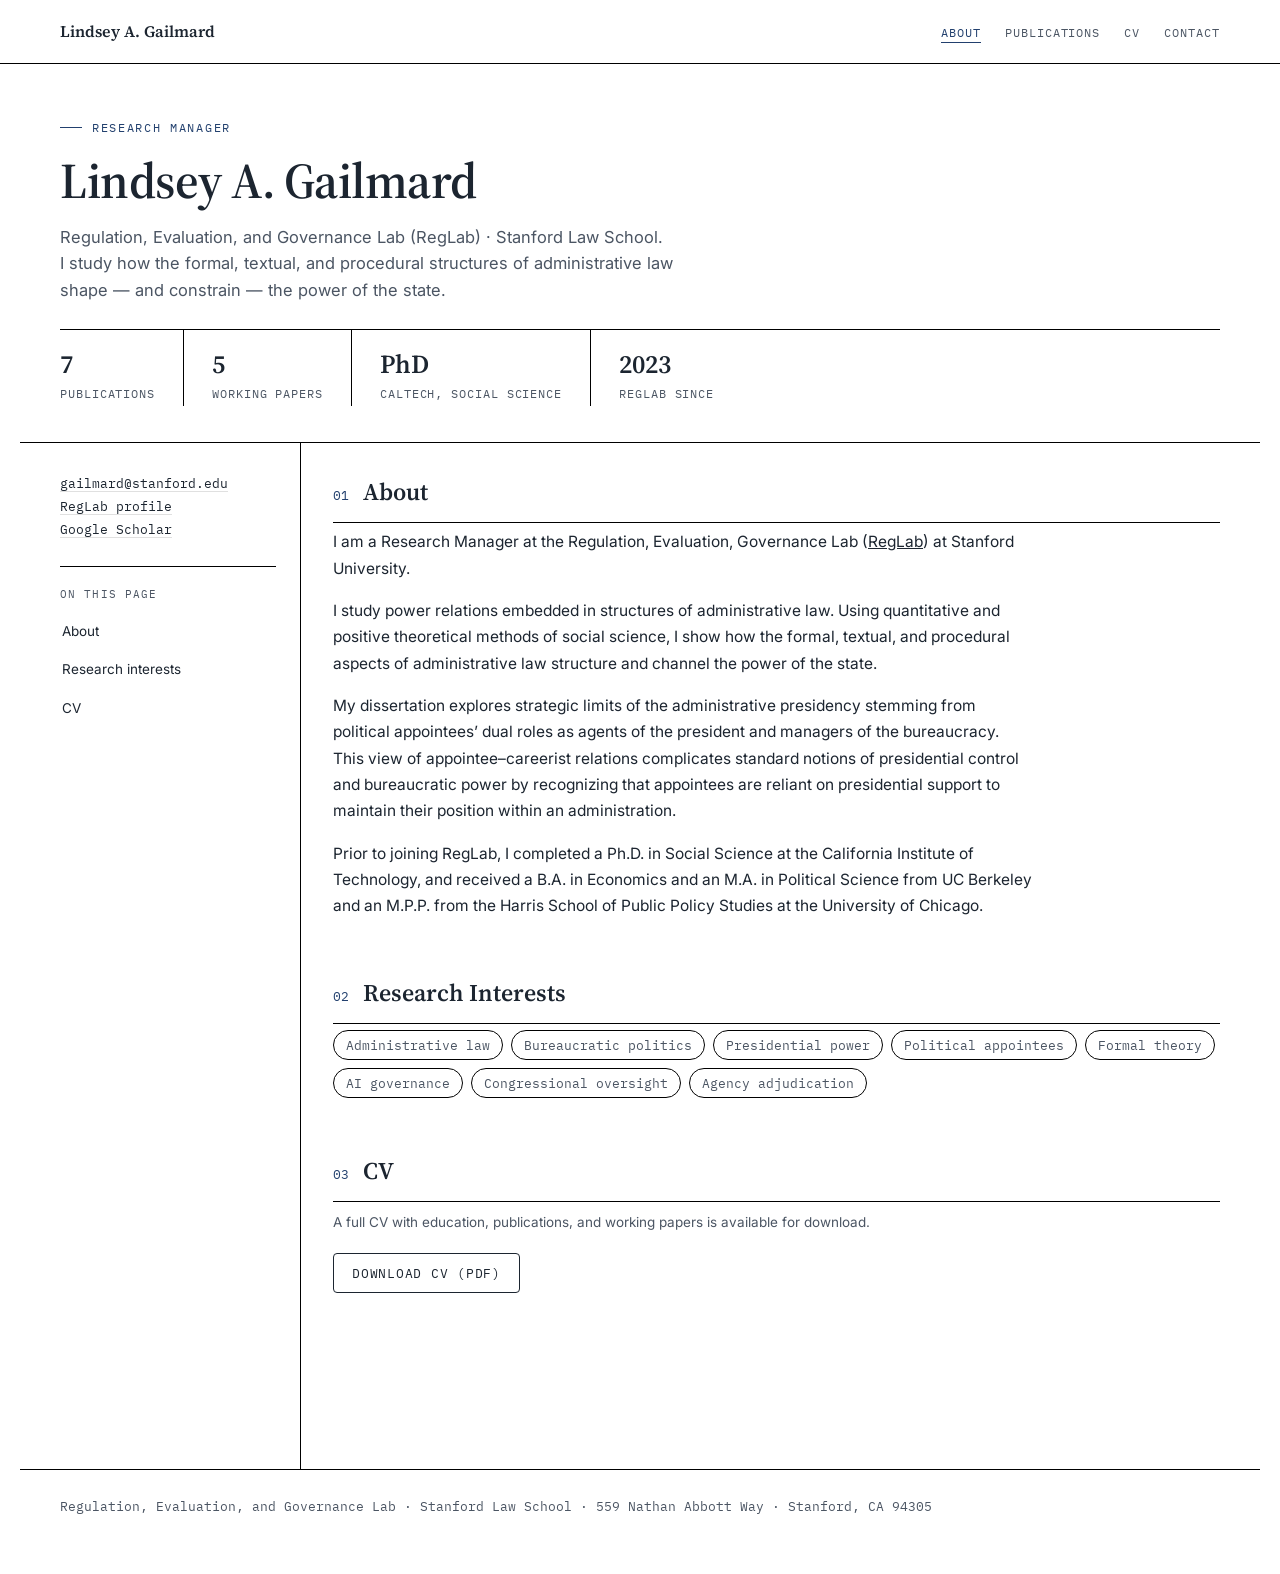
==== index.html @ 84cb3448 "Add files via upload" ====
<!DOCTYPE html>
<html lang="en">
<head>
<meta charset="UTF-8">
<meta name="viewport" content="width=device-width, initial-scale=1.0">
<title>Lindsey A. Gailmard</title>
<meta name="description" content="Lindsey A. Gailmard — Research Manager, Regulation, Evaluation, and Governance Lab, Stanford Law School.">
<link rel="preconnect" href="https://fonts.googleapis.com">
<link href="https://fonts.googleapis.com/css2?family=Source+Serif+4:opsz,wght@8..60,400;8..60,500;8..60,600;8..60,700&family=Inter:wght@400;500;600;700&family=IBM+Plex+Mono:wght@400;500&display=swap" rel="stylesheet">
<style>
:root{
  --paper:#ffffff;
  --panel:#ffffff;
  --ink:#1c2530;
  --ink-soft:#4b5563;
  --hairline:#000000;
  --hairline-soft:#e0e0e0;
  --brass:#22406e;
  --brass-soft:#5b7fa9;
  --tag-methods:#175E54;
  --tag-policy:#8C1515;
  --tag-compliance:#006CB8;
  --tag-adjudication:#53284F;
}
*{box-sizing:border-box;}
html,body{margin:0;padding:0;}
body{
  background:var(--paper);
  color:var(--ink);
  font-family:'Inter',sans-serif;
  -webkit-font-smoothing:antialiased;
}
::selection{background:var(--brass-soft); color:#fff;}
a{color:inherit;}

/* ---------- TOP NAV ---------- */
.topnav{border-bottom:1px solid var(--hairline);}
.topnav-inner{
  max-width:1240px;
  margin:0 auto;
  padding:20px 40px;
  display:flex;
  justify-content:space-between;
  align-items:baseline;
  flex-wrap:wrap;
  gap:10px;
}
.topnav-name{
  font-family:'Source Serif 4',serif;
  font-weight:600;
  font-size:16px;
  text-decoration:none;
  color:var(--ink);
}
.topnav-links{
  display:flex;
  gap:24px;
  font-family:'IBM Plex Mono',monospace;
  font-size:12px;
  text-transform:uppercase;
  letter-spacing:.08em;
}
.topnav-links a{
  text-decoration:none;
  color:var(--ink-soft);
  border-bottom:1px solid transparent;
  padding-bottom:2px;
  transition:color .15s ease, border-color .15s ease;
}
.topnav-links a:hover, .topnav-links a.current{
  color:var(--brass);
  border-bottom-color:var(--brass);
}

/* ---------- HERO ---------- */
.hero{
  padding:56px 40px 36px;
  max-width:1240px;
  margin:0 auto;
  border-bottom:1px solid var(--hairline);
}
.hero-eyebrow{
  font-family:'IBM Plex Mono',monospace;
  font-size:12px;
  letter-spacing:.14em;
  text-transform:uppercase;
  color:var(--brass);
  display:flex;
  align-items:center;
  gap:10px;
  margin-bottom:18px;
}
.hero-eyebrow::before{
  content:"";
  width:22px;height:1px;background:var(--brass);
  display:inline-block;
}
h1{
  font-family:'Source Serif 4',serif;
  font-weight:600;
  font-size:clamp(30px,4vw,50px);
  line-height:1.1;
  margin:0 0 16px;
  letter-spacing:-.01em;
  max-width:20ch;
}
h1 em{font-style:italic; color:var(--brass);}
.hero-sub{
  font-size:16.5px;
  line-height:1.6;
  color:var(--ink-soft);
  max-width:66ch;
  margin:0 0 26px;
}
.hero-stats{
  display:flex;
  flex-wrap:wrap;
  gap:0;
  border-top:1px solid var(--hairline);
  margin-top:8px;
}
.stat{
  padding:16px 28px 4px 0;
  margin-right:28px;
  border-right:1px solid var(--hairline);
}
.stat:last-child{border-right:none;}
.stat-num{
  font-family:'Source Serif 4',serif;
  font-size:26px;
  font-weight:600;
  color:var(--ink);
  display:block;
}
.stat-label{
  font-size:11.5px;
  color:var(--ink-soft);
  text-transform:uppercase;
  letter-spacing:.08em;
  font-family:'IBM Plex Mono',monospace;
}

/* ---------- LAYOUT ---------- */
.layout{
  max-width:1240px;
  margin:0 auto;
  display:grid;
  grid-template-columns:280px 1fr;
  gap:0;
  align-items:start;
}
.sidebar{
  position:sticky;
  top:0;
  align-self:start;
  padding:32px 24px 40px 40px;
  height:100vh;
  overflow-y:auto;
}
.sidebar::-webkit-scrollbar{width:6px;}
.sidebar::-webkit-scrollbar-thumb{background:var(--hairline-soft);border-radius:3px;}

.search-wrap{margin-bottom:28px;}
.search-label{
  font-family:'IBM Plex Mono',monospace;
  font-size:11px;
  text-transform:uppercase;
  letter-spacing:.1em;
  color:var(--ink-soft);
  margin-bottom:8px;
  display:block;
}
#search{
  width:100%;
  padding:10px 12px;
  border:1px solid var(--hairline);
  background:var(--panel);
  border-radius:4px;
  font-family:'Inter',sans-serif;
  font-size:14px;
  color:var(--ink);
  outline:none;
  transition:border-color .15s ease;
}
#search:focus{border-color:var(--brass);}

nav.toc{border-top:1px solid var(--hairline); padding-top:20px;}
.toc-title{
  font-family:'IBM Plex Mono',monospace;
  font-size:11px;
  text-transform:uppercase;
  letter-spacing:.1em;
  color:var(--ink-soft);
  margin-bottom:12px;
  display:block;
}
.toc-item{
  display:flex;
  align-items:baseline;
  gap:10px;
  padding:9px 10px;
  margin:0 -10px 2px;
  border-radius:4px;
  cursor:pointer;
  text-decoration:none;
  border-left:2px solid transparent;
  transition:background .15s ease, border-color .15s ease;
}
.toc-item:hover{background:rgba(34,64,110,.08);}
.toc-item.active{
  border-left:2px solid var(--brass);
  background:rgba(34,64,110,.1);
}
.toc-num{
  font-family:'IBM Plex Mono',monospace;
  font-size:11px;
  color:var(--brass);
  flex-shrink:0;
  width:16px;
}
.toc-label{
  font-size:13.5px;
  line-height:1.35;
  color:var(--ink);
  flex:1;
}
.toc-count{
  font-family:'IBM Plex Mono',monospace;
  font-size:11px;
  color:var(--ink-soft);
  flex-shrink:0;
}

/* sidebar profile block used on About page */
.profile-block{margin-bottom:28px;}
.profile-photo{
  width:100%;
  aspect-ratio:1/1;
  object-fit:cover;
  border:1px solid var(--hairline);
  border-radius:4px;
  margin-bottom:16px;
}
.profile-contact{
  font-family:'IBM Plex Mono',monospace;
  font-size:12.5px;
  color:var(--ink-soft);
  display:flex;
  flex-direction:column;
  gap:6px;
}
.profile-contact a{
  text-decoration:none;
  border-bottom:1px solid var(--hairline-soft);
  color:var(--ink);
  width:fit-content;
}
.profile-contact a:hover{border-bottom-color:var(--brass); color:var(--brass);}

/* ---------- MAIN ---------- */
main{
  padding:32px 40px 120px 32px;
  border-left:1px solid var(--hairline);
  min-height:100vh;
}
.group-section{margin-bottom:56px;scroll-margin-top:24px;}
.group-head{
  display:flex;
  align-items:baseline;
  gap:14px;
  margin-bottom:6px;
  padding-bottom:14px;
  border-bottom:1px solid var(--hairline);
}
.group-index{
  font-family:'IBM Plex Mono',monospace;
  font-size:13px;
  color:var(--brass);
}
.group-title{
  font-family:'Source Serif 4',serif;
  font-size:24px;
  font-weight:600;
  margin:0;
}
.group-desc{
  font-size:13.5px;
  color:var(--ink-soft);
  margin:10px 0 20px;
  max-width:70ch;
  line-height:1.55;
}

.prose{max-width:70ch;}
.prose p{
  font-size:15.5px;
  line-height:1.7;
  color:var(--ink);
  margin:0 0 16px;
}
.prose p:last-child{margin-bottom:0;}

.interests-list{
  display:flex;
  flex-wrap:wrap;
  gap:8px;
  list-style:none;
  padding:0;
  margin:0;
}
.interests-list li{
  font-family:'IBM Plex Mono',monospace;
  font-size:12.5px;
  color:var(--ink-soft);
  border:1px solid var(--hairline);
  padding:6px 12px;
  border-radius:20px;
}

.cv-download{
  display:inline-flex;
  align-items:center;
  gap:8px;
  font-family:'IBM Plex Mono',monospace;
  font-size:12.5px;
  text-transform:uppercase;
  letter-spacing:.06em;
  border:1px solid var(--ink);
  color:var(--ink);
  padding:11px 18px;
  border-radius:4px;
  text-decoration:none;
  transition:all .15s ease;
}
.cv-download:hover{background:var(--ink); color:#fff;}

/* ---------- PUBLICATION ENTRIES ---------- */
.pub-list{display:flex;flex-direction:column;}
.pub{
  display:grid;
  grid-template-columns:64px 1fr;
  gap:18px;
  padding:20px 4px;
  border-bottom:1px solid var(--hairline-soft);
}
.pub:last-child{border-bottom:none;}
.pub-date{
  font-family:'IBM Plex Mono',monospace;
  font-size:12px;
  color:var(--ink-soft);
  padding-top:2px;
}
.pub-authors{
  font-size:13.5px;
  color:var(--ink-soft);
  margin:0 0 4px;
}
.pub-authors .me{color:var(--ink); font-weight:600;}
.pub-title{
  font-family:'Source Serif 4',serif;
  font-size:16.5px;
  font-weight:600;
  line-height:1.4;
  margin:0 0 5px;
}
.pub-venue{
  font-size:13.5px;
  font-style:italic;
  color:var(--ink-soft);
  margin:0 0 8px;
}
.pub-meta{
  display:flex;
  align-items:center;
  flex-wrap:wrap;
  gap:8px;
  margin-bottom:8px;
}
.tag{
  font-family:'IBM Plex Mono',monospace;
  font-size:10px;
  text-transform:uppercase;
  letter-spacing:.05em;
  padding:2px 7px;
  border-radius:3px;
  color:#fff;
}
.tag-status{background:var(--brass);}
.pub-links{
  font-family:'IBM Plex Mono',monospace;
  font-size:12px;
  display:flex;
  gap:14px;
  margin-bottom:8px;
}
.pub-links a{
  color:var(--brass);
  text-decoration:none;
  border-bottom:1px solid rgba(34,64,110,.35);
}
.pub-links a:hover{border-bottom-color:var(--brass);}
.pub-abstract{
  font-size:14px;
  color:var(--ink-soft);
  line-height:1.65;
  margin:6px 0 0;
}

.empty-state{
  padding:60px 0;
  text-align:center;
  color:var(--ink-soft);
  font-size:14px;
}

footer{
  max-width:1240px;
  margin:0 auto;
  padding:28px 40px 60px;
  border-top:1px solid var(--hairline);
  font-size:12.5px;
  color:var(--ink-soft);
  font-family:'IBM Plex Mono',monospace;
}

@media (max-width:900px){
  .layout{grid-template-columns:1fr;}
  .sidebar{position:relative;height:auto;padding:24px 20px 0;}
  main{border-left:none;padding:24px 20px 100px;}
  .hero{padding:40px 20px 28px;}
  .pub{grid-template-columns:1fr;gap:4px;}
}

</style>
</head>
<body>

<div class="topnav">
  <div class="topnav-inner">
    <a class="topnav-name" href="index.html">Lindsey A. Gailmard</a>
    <div class="topnav-links">
      <a href="index.html" class="current">About</a>
      <a href="publications.html">Publications</a>
      <a href="files/cv.pdf">CV</a>
      <a href="#contact">Contact</a>
    </div>
  </div>
</div>

<div class="hero">
  <div class="hero-eyebrow">Research Manager</div>
  <h1>Lindsey A. Gailmard</h1>
  <p class="hero-sub">Regulation, Evaluation, and Governance Lab (RegLab) &middot; Stanford Law School.<br>I study how the formal, textual, and procedural structures of administrative law shape &mdash; and constrain &mdash; the power of the state.</p>
  <div class="hero-stats">
    <div class="stat"><span class="stat-num">7</span><span class="stat-label">Publications</span></div>
    <div class="stat"><span class="stat-num">5</span><span class="stat-label">Working papers</span></div>
    <div class="stat"><span class="stat-num">PhD</span><span class="stat-label">Caltech, Social Science</span></div>
    <div class="stat"><span class="stat-num">2023</span><span class="stat-label">RegLab since</span></div>
  </div>
</div>

<div class="layout">
  <aside class="sidebar">
    <div class="profile-block">
      <div class="profile-contact" id="contact">
        <a href="mailto:gailmard@stanford.edu">gailmard@stanford.edu</a>
        <a href="https://reglab.stanford.edu/team-members/lindsey-gailmard/" target="_blank" rel="noopener">RegLab profile</a>
        <a href="https://scholar.google.com/citations?hl=en&user=VBwSMMIAAAAJ" target="_blank" rel="noopener">Google Scholar</a>
      </div>
    </div>

    <nav class="toc">
      <span class="toc-title">On this page</span>
      <a href="#about" class="toc-item"><span class="toc-label">About</span></a>
      <a href="#interests" class="toc-item"><span class="toc-label">Research interests</span></a>
      <a href="#cv" class="toc-item"><span class="toc-label">CV</span></a>
    </nav>
  </aside>

  <main>
    <section class="group-section" id="about">
      <div class="group-head">
        <span class="group-index">01</span>
        <h2 class="group-title">About</h2>
      </div>
      <div class="prose">
        <p>I am a Research Manager at the Regulation, Evaluation, Governance Lab (<a href="https://reglab.stanford.edu/" target="_blank" rel="noopener">RegLab</a>) at Stanford University.</p>
        <p>I study power relations embedded in structures of administrative law. Using quantitative and positive theoretical methods of social science, I show how the formal, textual, and procedural aspects of administrative law structure and channel the power of the state.</p>
        <p>My dissertation explores strategic limits of the administrative presidency stemming from political appointees&rsquo; dual roles as agents of the president and managers of the bureaucracy. This view of appointee&ndash;careerist relations complicates standard notions of presidential control and bureaucratic power by recognizing that appointees are reliant on presidential support to maintain their position within an administration.</p>
        <p>Prior to joining RegLab, I completed a Ph.D. in Social Science at the California Institute of Technology, and received a B.A. in Economics and an M.A. in Political Science from UC Berkeley and an M.P.P. from the Harris School of Public Policy Studies at the University of Chicago.</p>
      </div>
    </section>

    <section class="group-section" id="interests">
      <div class="group-head">
        <span class="group-index">02</span>
        <h2 class="group-title">Research Interests</h2>
      </div>
      <ul class="interests-list">
        <li>Administrative law</li>
        <li>Bureaucratic politics</li>
        <li>Presidential power</li>
        <li>Political appointees</li>
        <li>Formal theory</li>
        <li>AI governance</li>
        <li>Congressional oversight</li>
        <li>Agency adjudication</li>
      </ul>
    </section>

    <section class="group-section" id="cv">
      <div class="group-head">
        <span class="group-index">03</span>
        <h2 class="group-title">CV</h2>
      </div>
      <p class="group-desc" style="margin-bottom:20px;">A full CV with education, publications, and working papers is available for download.</p>
      <a class="cv-download" href="files/cv.pdf">Download CV (PDF)</a>
    </section>
  </main>
</div>

<footer>
  Regulation, Evaluation, and Governance Lab &middot; Stanford Law School &middot; 559 Nathan Abbott Way &middot; Stanford, CA 94305
</footer>

</body>
</html>
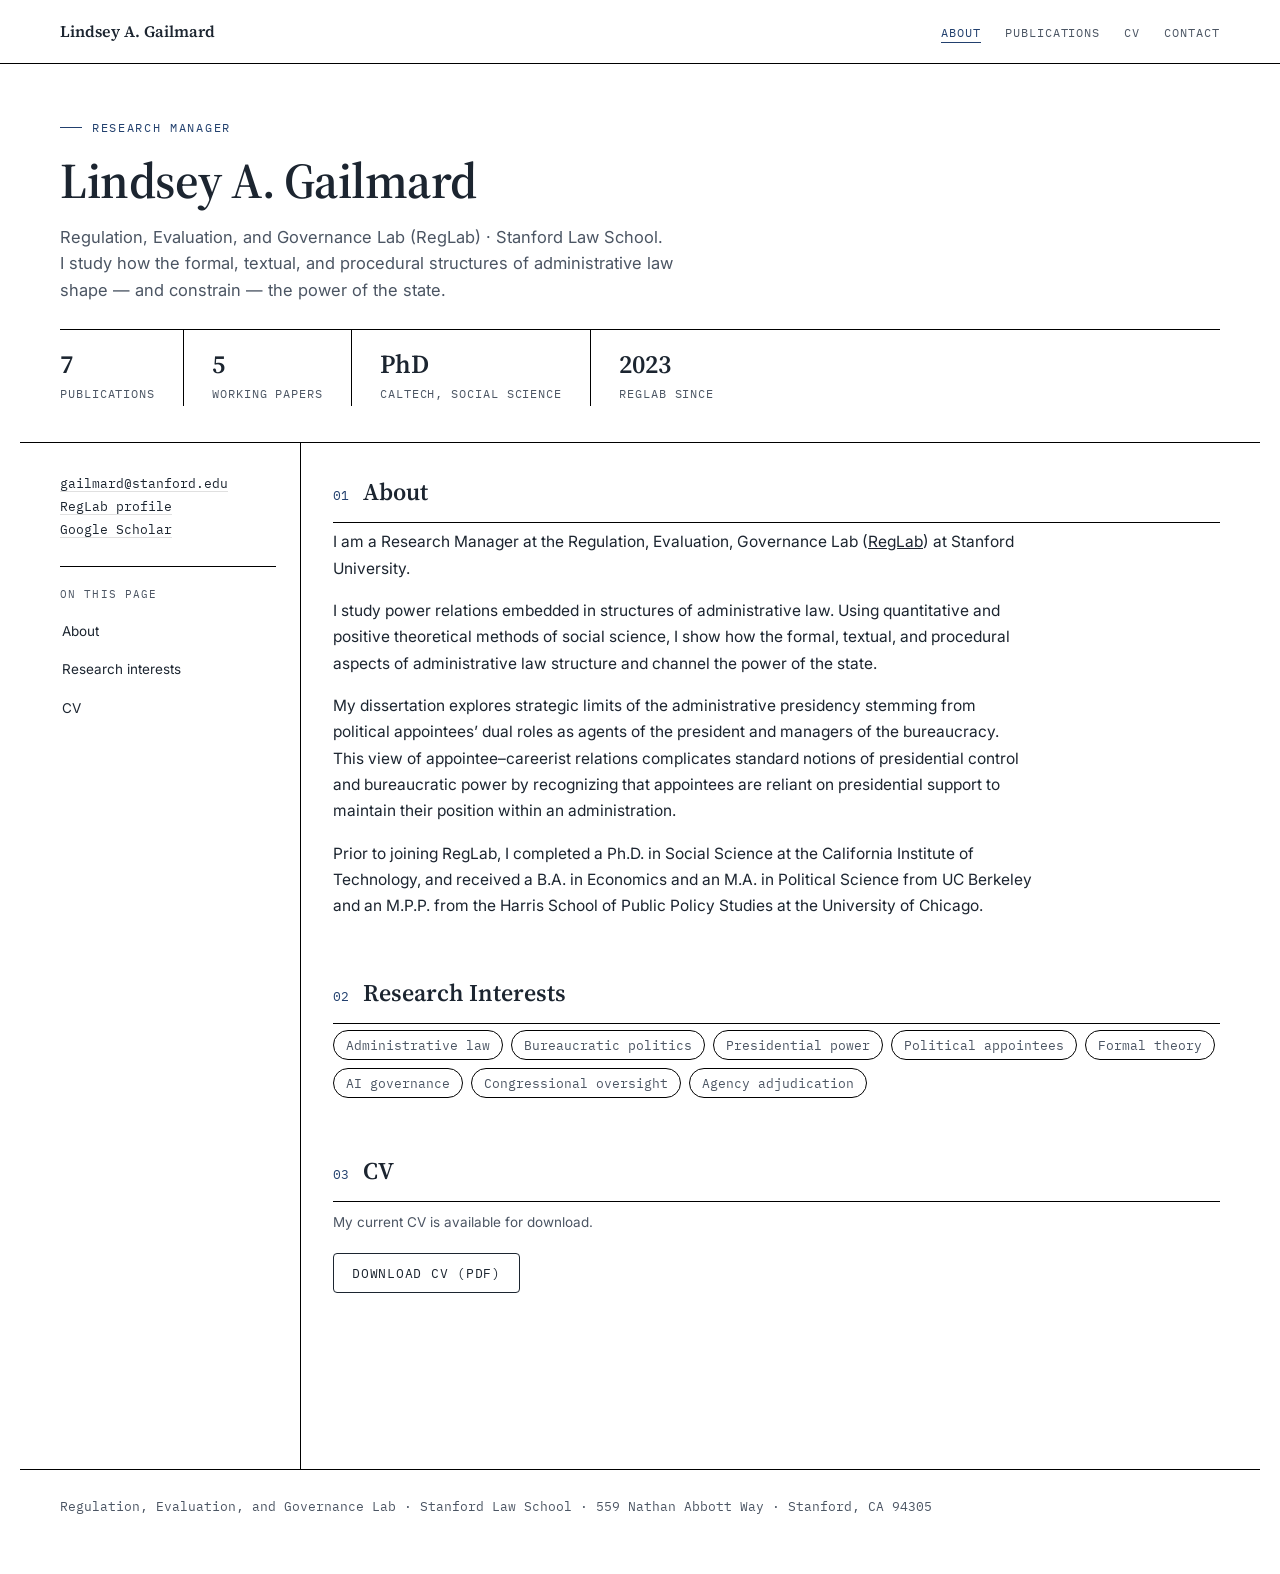
==== commit 2d67435b: "Update index.html" ====
--- a/index.html
+++ b/index.html
@@ -513,7 +513,7 @@
         <span class="group-index">03</span>
         <h2 class="group-title">CV</h2>
       </div>
-      <p class="group-desc" style="margin-bottom:20px;">A full CV with education, publications, and working papers is available for download.</p>
+      <p class="group-desc" style="margin-bottom:20px;">My current CV is available for download.</p>
       <a class="cv-download" href="files/cv.pdf">Download CV (PDF)</a>
     </section>
   </main>
